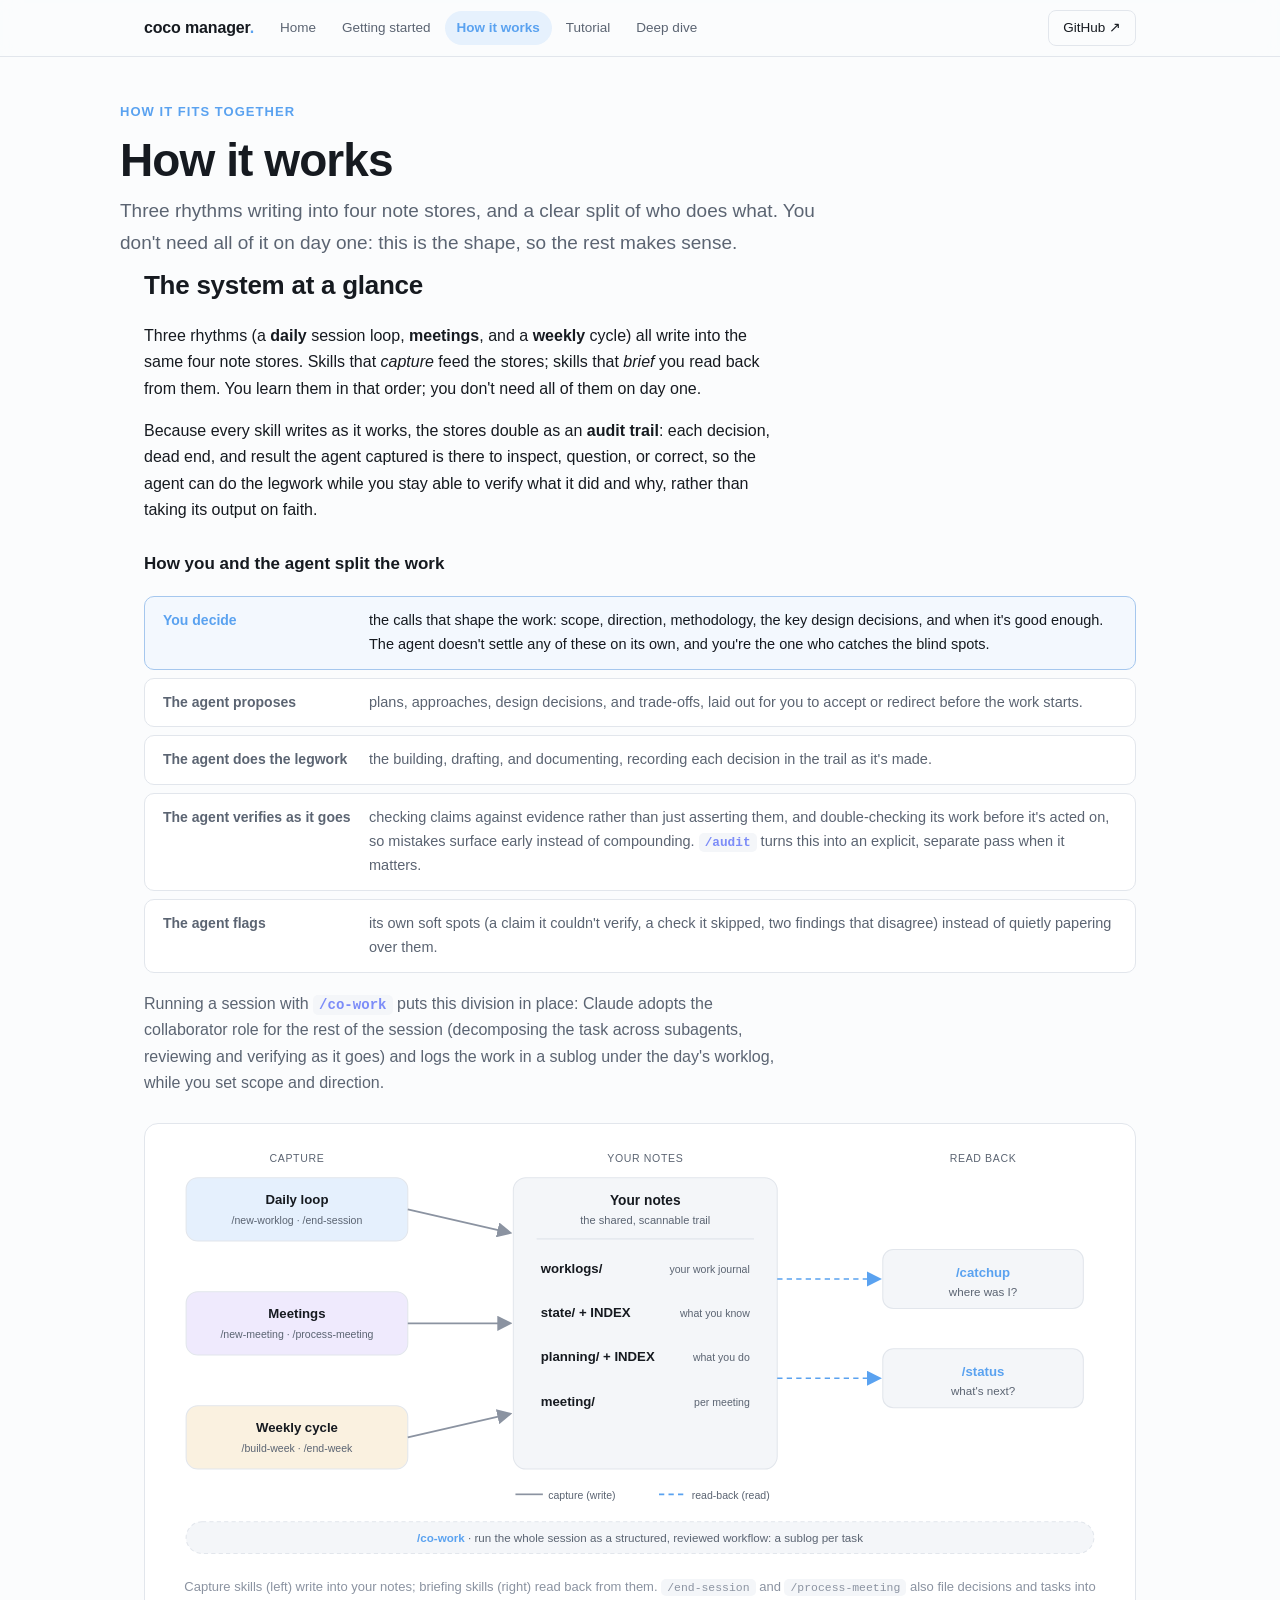
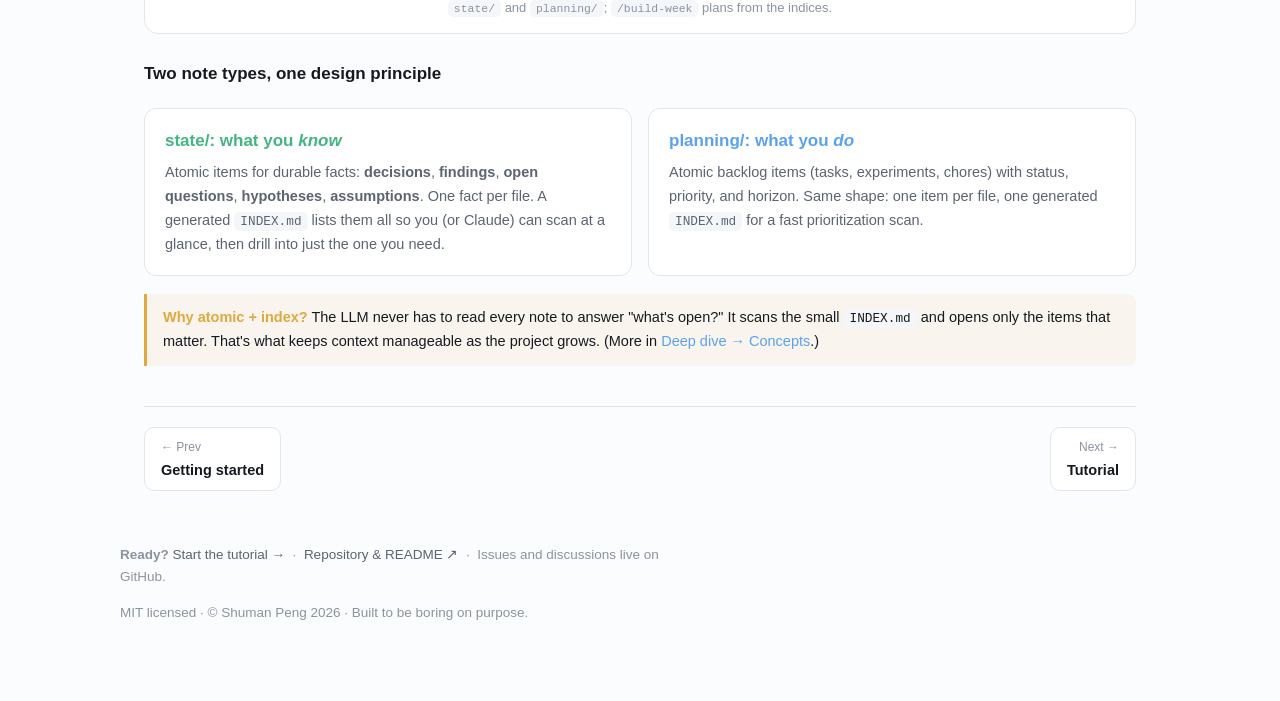
==== how-it-works.html @ b6721717 "Initial public release: CoCo Manager Shared memory for human-agent co-working: a scannable notes lay" ====
<!DOCTYPE html>
<html lang="en">
<head>
<meta charset="utf-8">
<meta name="viewport" content="width=device-width, initial-scale=1">
<title>How it works: CoCo Manager</title>
<meta name="description" content="Three capture rhythms writing into four note stores, briefing skills that read them back, and a clear human–agent split of who does what.">
<link rel="icon" href="data:image/svg+xml,%3Csvg%20xmlns='http://www.w3.org/2000/svg'%20viewBox='0%200%2032%2032'%3E%3Crect%20width='32'%20height='32'%20rx='7'%20fill='%230e1013'/%3E%3Ctext%20x='7.5'%20y='23'%20font-family='ui-monospace,Menlo,monospace'%20font-size='21'%20font-weight='700'%20fill='%235aa2f0'%3Ec%3C/text%3E%3Ccircle%20cx='23'%20cy='20.5'%20r='2.3'%20fill='%235aa2f0'/%3E%3C/svg%3E">
<link rel="canonical" href="https://shumanpng.github.io/coco-manager/how-it-works.html">
<meta property="og:type" content="website">
<meta property="og:site_name" content="CoCo Manager">
<meta property="og:title" content="How it works: CoCo Manager">
<meta property="og:description" content="Three capture rhythms writing into four note stores, briefing skills that read them back, and a clear human–agent split of who does what.">
<meta property="og:url" content="https://shumanpng.github.io/coco-manager/how-it-works.html">
<meta property="og:image" content="https://shumanpng.github.io/coco-manager/og-image.png">
<meta name="twitter:card" content="summary_large_image">
<meta name="twitter:title" content="How it works: CoCo Manager">
<meta name="twitter:description" content="Three capture rhythms writing into four note stores, briefing skills that read them back, and a clear human–agent split of who does what.">
<meta name="twitter:image" content="https://shumanpng.github.io/coco-manager/og-image.png">
<link rel="stylesheet" href="styles.css">
</head>
<body>

<div class="nav"><div class="inner">
  <a class="brand" href="index.html">coco&nbsp;manager<span class="dot">.</span></a>
  <div class="links">
    <a class="link" href="index.html">Home</a>
    <a class="link" href="getting-started.html">Getting started</a>
    <a class="link active" href="how-it-works.html">How it works</a>
    <a class="link" href="tutorial.html">Tutorial</a>
    <a class="link" href="deep-dive.html">Deep dive</a>
  </div>
  <a class="gh" href="https://github.com/shumanpng/coco-manager">GitHub ↗</a>
</div></div>

<header id="top" class="wrap pagehead">
  <div class="kicker">How it fits together</div>
  <h1>How it works</h1>
  <p class="lead">Three rhythms writing into four note stores, and a clear split of who does what. You don't need all of it on day one: this is the shape, so the rest makes sense.</p>
</header>

<section id="map" class="wrap">
  <h2>The system at a glance</h2>
  <p>Three rhythms (a <b>daily</b> session loop, <b>meetings</b>, and a <b>weekly</b> cycle) all write into the same four note stores. Skills that <em>capture</em> feed the stores; skills that <em>brief</em> you read back from them. You learn them in that order; you don't need all of them on day one.</p>
  <p>Because every skill writes as it works, the stores double as an <b>audit trail</b>: each decision, dead end, and result the agent captured is there to inspect, question, or correct, so the agent can do the legwork while you stay able to verify what it did and why, rather than taking its output on faith.</p>

  <h3>How you and the agent split the work</h3>
  <div class="roles">
    <div class="role you"><span class="who">You decide</span><span class="what">the calls that shape the work: scope, direction, methodology, the key design decisions, and when it's good enough. The agent doesn't settle any of these on its own, and you're the one who catches the blind spots.</span></div>
    <div class="role"><span class="who">The agent proposes</span><span class="what">plans, approaches, design decisions, and trade-offs, laid out for you to accept or redirect before the work starts.</span></div>
    <div class="role"><span class="who">The agent does the legwork</span><span class="what">the building, drafting, and documenting, recording each decision in the trail as it's made.</span></div>
    <div class="role"><span class="who">The agent verifies as it goes</span><span class="what">checking claims against evidence rather than just asserting them, and double-checking its work before it's acted on, so mistakes surface early instead of compounding. <code class="cmd">/audit</code> turns this into an explicit, separate pass when it matters.</span></div>
    <div class="role"><span class="who">The agent flags</span><span class="what">its own soft spots (a claim it couldn't verify, a check it skipped, two findings that disagree) instead of quietly papering over them.</span></div>
  </div>
  <p class="muted">Running a session with <code class="cmd">/co-work</code> puts this division in place: Claude adopts the collaborator role for the rest of the session (decomposing the task across subagents, reviewing and verifying as it goes) and logs the work in a sublog under the day's worklog, while you set scope and direction.</p>

  <figure>
    <div class="svgbox">
    <svg viewBox="0 0 900 396" role="img" aria-label="Capture skills write into your notes; briefing skills read back from them">
      <defs>
        <marker id="aw" markerWidth="9" markerHeight="9" refX="7" refY="4.5" orient="auto">
          <path d="M0,0 L9,4.5 L0,9 z" fill="var(--faint)"/></marker>
        <marker id="ard" markerWidth="9" markerHeight="9" refX="7" refY="4.5" orient="auto">
          <path d="M0,0 L9,4.5 L0,9 z" fill="var(--accent)"/></marker>
      </defs>

      <!-- column headings -->
      <text x="125" y="15" text-anchor="middle" class="t-mut" style="font-size:10px;letter-spacing:.06em">CAPTURE</text>
      <text x="455" y="15" text-anchor="middle" class="t-mut" style="font-size:10px;letter-spacing:.06em">YOUR NOTES</text>
      <text x="775" y="15" text-anchor="middle" class="t-mut" style="font-size:10px;letter-spacing:.06em">READ BACK</text>

      <!-- capture rhythms (left) -->
      <rect x="20" y="30" width="210" height="60" rx="11" class="n-fill-sess nb"/>
      <text x="125" y="55" text-anchor="middle" class="t-cmd">Daily loop</text>
      <text x="125" y="74" text-anchor="middle" class="t-mut" style="font-size:10px">/new-worklog · /end-session</text>

      <rect x="20" y="138" width="210" height="60" rx="11" class="n-fill-meet nb"/>
      <text x="125" y="163" text-anchor="middle" class="t-cmd">Meetings</text>
      <text x="125" y="182" text-anchor="middle" class="t-mut" style="font-size:10px">/new-meeting · /process-meeting</text>

      <rect x="20" y="246" width="210" height="60" rx="11" class="n-fill-week nb"/>
      <text x="125" y="271" text-anchor="middle" class="t-cmd">Weekly cycle</text>
      <text x="125" y="290" text-anchor="middle" class="t-mut" style="font-size:10px">/build-week · /end-week</text>

      <!-- the notes (center) -->
      <rect x="330" y="30" width="250" height="276" rx="12" class="n-fill-store nb"/>
      <text x="455" y="56" text-anchor="middle" class="t-cmd" style="font-size:13px">Your notes</text>
      <text x="455" y="74" text-anchor="middle" class="t-mut" style="font-size:10.5px">the shared, scannable trail</text>
      <line x1="352" y1="88" x2="558" y2="88" stroke="var(--line)"/>
      <text x="356" y="120" class="t-cmd">worklogs/</text>
      <text x="554" y="120" text-anchor="end" class="t-mut" style="font-size:10px">your work journal</text>
      <text x="356" y="162" class="t-cmd">state/ + INDEX</text>
      <text x="554" y="162" text-anchor="end" class="t-mut" style="font-size:10px">what you know</text>
      <text x="356" y="204" class="t-cmd">planning/ + INDEX</text>
      <text x="554" y="204" text-anchor="end" class="t-mut" style="font-size:10px">what you do</text>
      <text x="356" y="246" class="t-cmd">meeting/</text>
      <text x="554" y="246" text-anchor="end" class="t-mut" style="font-size:10px">per meeting</text>

      <!-- briefing skills (right) -->
      <rect x="680" y="98" width="190" height="56" rx="10" class="nb" fill="var(--panel2)"/>
      <text x="775" y="124" text-anchor="middle" class="t-cmd" style="fill:var(--accent)">/catchup</text>
      <text x="775" y="142" text-anchor="middle" class="t-mut">where was I?</text>

      <rect x="680" y="192" width="190" height="56" rx="10" class="nb" fill="var(--panel2)"/>
      <text x="775" y="218" text-anchor="middle" class="t-cmd" style="fill:var(--accent)">/status</text>
      <text x="775" y="236" text-anchor="middle" class="t-mut">what's next?</text>

      <!-- capture edges (solid) -->
      <path class="edge" marker-end="url(#aw)" d="M230,60 L326,82"/>
      <path class="edge" marker-end="url(#aw)" d="M230,168 L326,168"/>
      <path class="edge" marker-end="url(#aw)" d="M230,276 L326,254"/>

      <!-- read-back edges (dashed) -->
      <path class="edge-r" marker-end="url(#ard)" d="M580,126 L676,126"/>
      <path class="edge-r" marker-end="url(#ard)" d="M580,220 L676,220"/>

      <!-- legend -->
      <line x1="332" y1="330" x2="358" y2="330" class="edge"/>
      <text x="363" y="334" class="t-mut" style="font-size:10px">capture (write)</text>
      <line x1="468" y1="330" x2="494" y2="330" class="edge-r"/>
      <text x="499" y="334" class="t-mut" style="font-size:10px">read-back (read)</text>

      <!-- co-work strip -->
      <rect x="20" y="356" width="860" height="30" rx="15" fill="var(--panel2)" stroke="var(--line)" stroke-dasharray="4 3"/>
      <text x="450" y="375" text-anchor="middle" class="t-mut" style="font-size:11px"><tspan style="fill:var(--accent);font-weight:600">/co-work</tspan> · run the whole session as a structured, reviewed workflow: a sublog per task</text>
    </svg>
    </div>
    <figcaption>Capture skills (left) write into your notes; briefing skills (right) read back from them. <code>/end-session</code> and <code>/process-meeting</code> also file decisions and tasks into <code>state/</code> and <code>planning/</code>; <code>/build-week</code> plans from the indices.</figcaption>
  </figure>

  <h3>Two note types, one design principle</h3>
  <div class="grid g2">
    <div class="card">
      <h3 style="color:var(--green)">state/: what you <em>know</em></h3>
      <p>Atomic items for durable facts: <b>decisions</b>, <b>findings</b>, <b>open questions</b>, <b>hypotheses</b>, <b>assumptions</b>. One fact per file. A generated <code>INDEX.md</code> lists them all so you (or Claude) can scan at a glance, then drill into just the one you need.</p>
    </div>
    <div class="card">
      <h3 style="color:var(--accent)">planning/: what you <em>do</em></h3>
      <p>Atomic backlog items (tasks, experiments, chores) with status, priority, and horizon. Same shape: one item per file, one generated <code>INDEX.md</code> for a fast prioritization scan.</p>
    </div>
  </div>
  <div class="note"><b>Why atomic + index?</b> The LLM never has to read every note to answer "what's open?" It scans the small <code>INDEX.md</code> and opens only the items that matter. That's what keeps context manageable as the project grows. (More in <a href="deep-dive.html#concepts">Deep dive → Concepts</a>.)</div>

  <nav class="pager">
    <a class="pg prev" href="getting-started.html"><span>← Prev</span><b>Getting started</b></a>
    <a class="pg next" href="tutorial.html"><span>Next →</span><b>Tutorial</b></a>
  </nav>
</section>

<footer class="wrap foot">
  <p><b>Ready?</b> <a href="tutorial.html">Start the tutorial →</a> &nbsp;·&nbsp; <a href="https://github.com/shumanpng/coco-manager">Repository &amp; README ↗</a> &nbsp;·&nbsp; Issues and discussions live on GitHub.</p>
  <p>MIT licensed · © Shuman Peng 2026 · Built to be boring on purpose.</p>
</footer>

</body>
</html>
---- styles.css ----
:root{
  --bg:#0e1013; --bg2:#14171d; --panel:#191d24; --panel2:#20252e; --ink:#eceff4;
  --muted:#9aa4b2; --faint:#6b7482; --line:#2a2f3a; --accent:#5aa2f0; --accent2:#7c8cf8;
  --green:#43b581; --amber:#e0a83e; --violet:#9b7cf0; --pink:#e06a9c;
  --code-bg:#0b0d10;
}
@media (prefers-color-scheme: light){
  :root{ --bg:#fbfcfd; --bg2:#f2f4f7; --panel:#ffffff; --panel2:#f4f6f9; --ink:#161a20;
         --muted:#5b6472; --faint:#8b93a1; --line:#e2e6ec; --code-bg:#f4f6f9; }
}
*{box-sizing:border-box}
html{scroll-behavior:smooth}
body{margin:0;background:var(--bg);color:var(--ink);
  font:16px/1.65 -apple-system,BlinkMacSystemFont,"Segoe UI",Roboto,Helvetica,Arial,sans-serif;
  -webkit-font-smoothing:antialiased;}
a{color:var(--accent);text-decoration:none}
a:hover{text-decoration:underline}
code,kbd{font-family:ui-monospace,SFMono-Regular,Menlo,Consolas,monospace;font-size:.88em}
code{background:var(--panel2);padding:2px 6px;border-radius:5px}
.cmd{color:var(--accent2);font-weight:600}

/* nav */
.nav{position:sticky;top:0;z-index:20;backdrop-filter:blur(10px);
  background:color-mix(in srgb, var(--bg) 82%, transparent);border-bottom:1px solid var(--line)}
.nav .inner{max-width:1040px;margin:0 auto;padding:10px 24px;display:flex;align-items:center;gap:14px}
.nav .brand{font-weight:700;letter-spacing:-.01em;color:var(--ink);white-space:nowrap}
.nav .brand:hover{text-decoration:none}
.nav .brand .dot{color:var(--accent)}
.nav .links{display:flex;gap:2px;flex:1;overflow-x:auto;scrollbar-width:none;-ms-overflow-style:none}
.nav .links::-webkit-scrollbar{display:none}
.nav a.link{color:var(--muted);font-size:13.5px;padding:6px 12px;border-radius:999px;white-space:nowrap;
  transition:background .15s,color .15s}
.nav a.link:hover{color:var(--ink);text-decoration:none}
.nav a.link.active{background:color-mix(in srgb,var(--accent) 15%,var(--panel));color:var(--accent);font-weight:650}
.nav .gh{border:1px solid var(--line);padding:6px 14px;border-radius:8px;color:var(--ink);font-size:13.5px;white-space:nowrap}
.nav .gh:hover{border-color:var(--accent);text-decoration:none}

/* tutorial: two-column layout with an always-sticky vertical section rail */
.tut-layout{display:grid;grid-template-columns:112px 1fr;gap:40px;align-items:start;
  max-width:1040px;margin:0 auto;padding:0 24px}
.tut-main{min-width:0}
.tut-main section{scroll-margin-top:96px}
.tut-rail{position:sticky;top:72px;align-self:start}
/* one unified pill blob; each label is a clickable segment */
.secnav{display:flex;flex-direction:column;gap:1px;border:1px solid var(--line);background:var(--panel);
  border-radius:22px;padding:5px}
.secnav a{color:var(--muted);font-size:12.5px;padding:8px 10px;border-radius:16px;text-align:center;
  white-space:nowrap;transition:background .15s,color .15s}
.secnav a:hover{color:var(--ink);background:var(--panel2);text-decoration:none}
.secnav a.active{background:color-mix(in srgb,var(--accent) 15%,var(--panel));color:var(--accent);font-weight:650}
@media (max-width:680px){
  .tut-layout{grid-template-columns:1fr;gap:0}
  .tut-rail{position:sticky;top:51px;z-index:15;margin:0 -24px 8px;padding:8px 24px;
    background:color-mix(in srgb,var(--bg) 92%,transparent);backdrop-filter:blur(8px)}
  .secnav{flex-direction:row;flex-wrap:nowrap;overflow-x:auto;width:max-content;max-width:100%;
    border-radius:999px;gap:1px;scrollbar-width:none}
  .secnav::-webkit-scrollbar{display:none}
  .secnav a{border-radius:999px}
}

.wrap{max-width:1040px;margin:0 auto;padding:0 24px}
section{padding:56px 0;border-bottom:1px solid var(--line);scroll-margin-top:64px}
section:last-of-type{border-bottom:none}
h1{font-size:clamp(30px,5vw,46px);line-height:1.1;letter-spacing:-.02em;margin:0 0 16px}
h2{font-size:26px;letter-spacing:-.01em;margin:0 0 6px}
h2 .num{color:var(--faint);font-variant-numeric:tabular-nums;margin-right:10px;font-weight:600}
h3{font-size:17px;margin:26px 0 6px;color:var(--ink)}
.lead{font-size:19px;color:var(--muted);max-width:70ch}
.kicker{color:var(--accent);font-weight:650;font-size:13px;letter-spacing:.08em;text-transform:uppercase;margin-bottom:12px}
p{max-width:72ch}
.muted{color:var(--muted)}

/* page header (non-home pages) */
.pagehead{padding:44px 0 6px}
.pagehead h1{margin:0 0 10px}
.pagehead .lead{margin:0}

/* hero */
.hero{padding:72px 0 60px;text-align:left}
.hero .cta{display:flex;gap:12px;flex-wrap:wrap;margin-top:28px}
.btn{display:inline-flex;align-items:center;gap:8px;padding:12px 22px;border-radius:10px;font-weight:600;font-size:15px}
.btn.primary{background:var(--accent);color:#04121f}
.btn.primary:hover{filter:brightness(1.08);text-decoration:none}
.btn.ghost{border:1px solid var(--line);color:var(--ink)}
.btn.ghost:hover{border-color:var(--accent);text-decoration:none}
.hero .pills{display:flex;gap:10px;flex-wrap:wrap;margin-top:26px}
.pill{font-size:13px;color:var(--muted);background:var(--panel);border:1px solid var(--line);padding:5px 12px;border-radius:20px}

/* code block */
pre{background:var(--code-bg);border:1px solid var(--line);border-radius:10px;padding:14px 16px;overflow:auto;
  font-family:ui-monospace,SFMono-Regular,Menlo,Consolas,monospace;font-size:13.5px;line-height:1.6;margin:12px 0}
pre code{background:none;padding:0}
.tok-c{color:var(--faint)}
.tok-cmd{color:var(--accent2);font-weight:600}
.tok-p{color:var(--green)}

/* cards / grid */
.grid{display:grid;gap:16px;margin-top:20px}
.g2{grid-template-columns:repeat(auto-fit,minmax(260px,1fr))}
.g3{grid-template-columns:repeat(auto-fit,minmax(210px,1fr))}
.card{background:var(--panel);border:1px solid var(--line);border-radius:12px;padding:18px 20px}
.card h3{margin-top:0}
.card .cmd{font-size:15px}
.card p{font-size:14.5px;color:var(--muted);margin:.4em 0 0}

/* figure */
figure{margin:26px 0 8px;background:var(--panel);border:1px solid var(--line);border-radius:14px;padding:22px 20px 14px}
figure svg{width:100%;height:auto;display:block}
figcaption{color:var(--faint);font-size:13px;margin-top:12px;text-align:center}
.svgbox{overflow-x:auto}

/* callout */
.note{border-left:3px solid var(--amber);background:color-mix(in srgb,var(--amber) 8%,transparent);
  padding:12px 16px;border-radius:0 8px 8px 0;margin:18px 0;font-size:14.5px}
.note b{color:var(--amber)}
.tip{border-left:3px solid var(--green);background:color-mix(in srgb,var(--green) 8%,transparent);
  padding:12px 16px;border-radius:0 8px 8px 0;margin:18px 0;font-size:14.5px}
.tip b{color:var(--green)}

/* scenario panels */
.scenario{background:var(--panel);border:1px solid var(--line);border-left-width:3px;
  border-radius:0 12px 12px 0;padding:6px 24px 8px;margin:16px 0}
.scenario .eyebrow{font-size:12.5px;font-weight:700;letter-spacing:.05em;text-transform:uppercase;
  margin:16px 0 2px}
.scenario p{max-width:66ch}
.scenario.s1{border-left-color:var(--accent)} .scenario.s1 .eyebrow{color:var(--accent)}
.scenario.s2{border-left-color:var(--violet)} .scenario.s2 .eyebrow{color:var(--violet)}
.scenario.s3{border-left-color:var(--green)} .scenario.s3 .eyebrow{color:var(--green)}

/* division of labor */
.roles{display:flex;flex-direction:column;gap:8px;margin:18px 0}
.role{display:grid;grid-template-columns:190px 1fr;gap:16px;align-items:baseline;
  background:var(--panel);border:1px solid var(--line);border-radius:10px;padding:12px 18px}
.role .who{font-weight:700;font-size:14px;color:var(--muted)}
.role .what{color:var(--muted);font-size:14.5px}
.role.you{border-color:color-mix(in srgb,var(--accent) 45%,var(--line));
  background:color-mix(in srgb,var(--accent) 7%,var(--panel))}
.role.you .who{color:var(--accent)}
.role.you .what{color:var(--ink)}
@media(max-width:560px){.role{grid-template-columns:1fr;gap:3px}}

/* steps */
ol.steps{counter-reset:s;list-style:none;padding:0;margin:20px 0}
ol.steps>li{position:relative;padding:2px 0 20px 46px;margin:0}
ol.steps>li:before{counter-increment:s;content:counter(s);position:absolute;left:0;top:0;
  width:30px;height:30px;border-radius:50%;background:var(--panel2);border:1px solid var(--line);
  color:var(--accent);font-weight:700;display:flex;align-items:center;justify-content:center;font-size:14px}
ol.steps>li:not(:last-child):after{content:"";position:absolute;left:15px;top:34px;bottom:0;width:1px;background:var(--line)}
ol.steps b{color:var(--ink)}

.foot{padding:40px 0 64px;color:var(--faint);font-size:13.5px}
.foot a{color:var(--muted)}

/* section pager (prev / next) */
.pager{display:flex;gap:12px;margin-top:40px;padding-top:20px;border-top:1px solid var(--line)}
.pager.wrap{padding-left:24px;padding-right:24px}
.pg{display:flex;flex-direction:column;gap:3px;border:1px solid var(--line);border-radius:10px;
  padding:10px 16px;background:var(--panel);max-width:48%;transition:border-color .15s,background .15s}
.pg:hover{border-color:var(--accent);text-decoration:none;background:var(--panel2)}
.pg span{font-size:12px;color:var(--faint)}
.pg b{color:var(--ink);font-size:14.5px;line-height:1.3}
.pg.prev{align-items:flex-start;text-align:left;margin-right:auto}
.pg.next{align-items:flex-end;text-align:right;margin-left:auto}

/* svg helpers */
.n-fill-sess{fill:color-mix(in srgb,var(--accent) 16%,var(--panel))}
.n-fill-meet{fill:color-mix(in srgb,var(--violet) 16%,var(--panel))}
.n-fill-week{fill:color-mix(in srgb,var(--amber) 16%,var(--panel))}
.n-fill-store{fill:var(--panel2)}
text{fill:var(--ink);font-family:inherit}
.t-sm{font-size:12px} .t-cmd{font-size:12.5px;font-weight:600} .t-mut{fill:var(--muted);font-size:11px}
.edge{stroke:var(--faint);stroke-width:1.6;fill:none}
.edge-r{stroke:var(--accent);stroke-width:1.6;fill:none;stroke-dasharray:5 4}
.nb{stroke:var(--line);stroke-width:1}
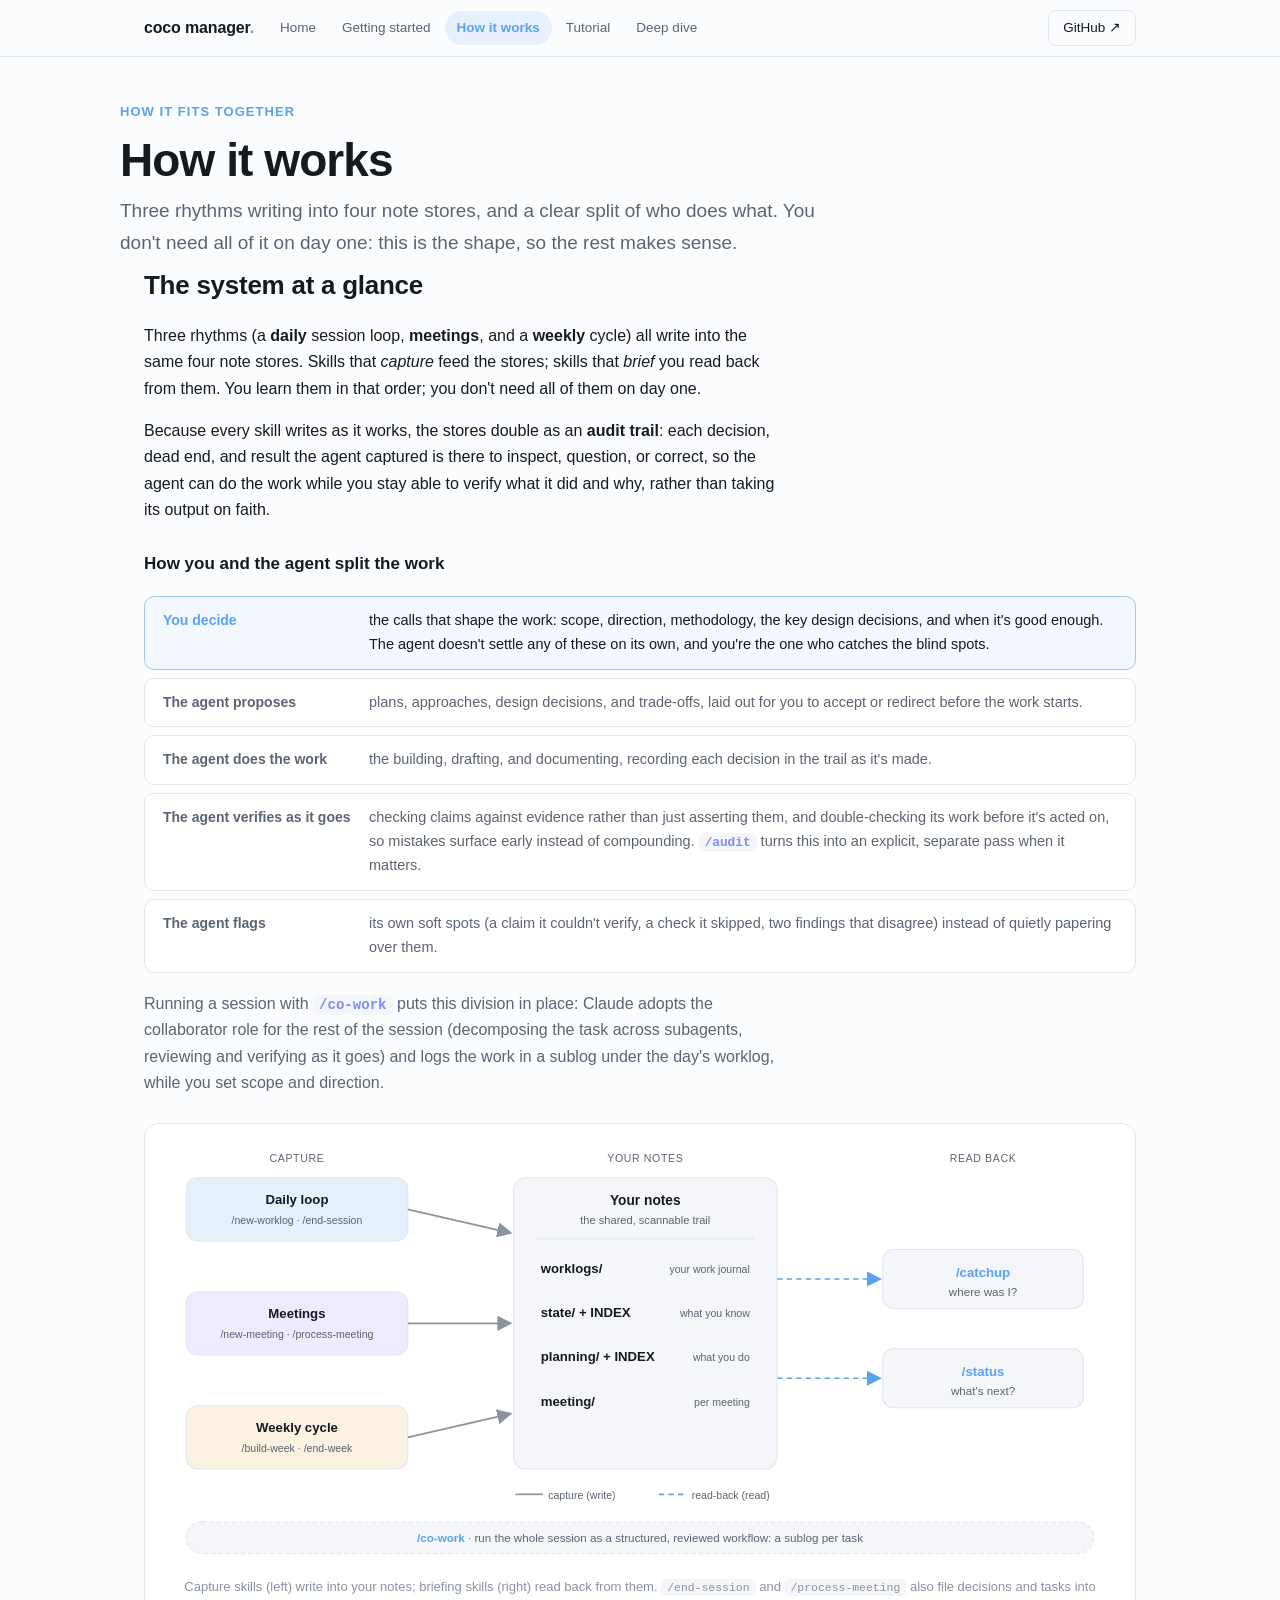
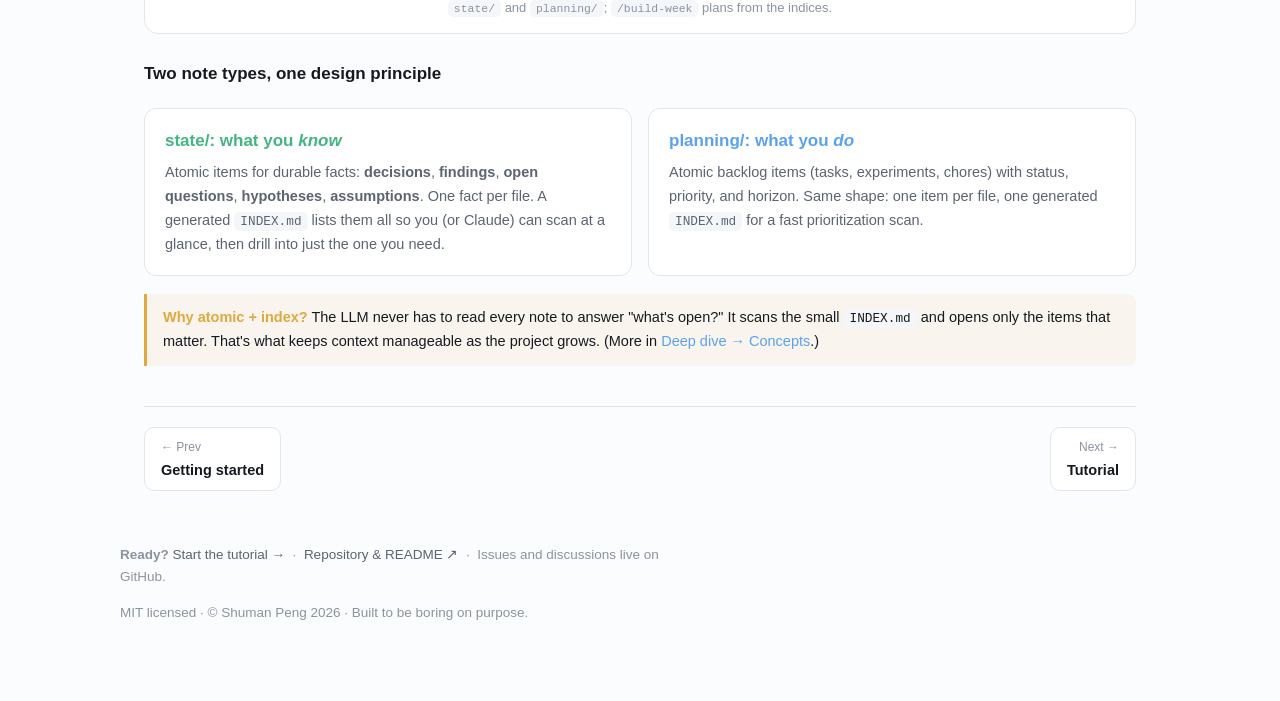
==== commit f42d4b64: "pages: tighten hero lead; replace 'legwork' with 'the work' throughout Co-Authored-By: Claude Opus 4" ====
--- a/how-it-works.html
+++ b/how-it-works.html
@@ -42,13 +42,13 @@
 <section id="map" class="wrap">
   <h2>The system at a glance</h2>
   <p>Three rhythms (a <b>daily</b> session loop, <b>meetings</b>, and a <b>weekly</b> cycle) all write into the same four note stores. Skills that <em>capture</em> feed the stores; skills that <em>brief</em> you read back from them. You learn them in that order; you don't need all of them on day one.</p>
-  <p>Because every skill writes as it works, the stores double as an <b>audit trail</b>: each decision, dead end, and result the agent captured is there to inspect, question, or correct, so the agent can do the legwork while you stay able to verify what it did and why, rather than taking its output on faith.</p>
+  <p>Because every skill writes as it works, the stores double as an <b>audit trail</b>: each decision, dead end, and result the agent captured is there to inspect, question, or correct, so the agent can do the work while you stay able to verify what it did and why, rather than taking its output on faith.</p>
 
   <h3>How you and the agent split the work</h3>
   <div class="roles">
     <div class="role you"><span class="who">You decide</span><span class="what">the calls that shape the work: scope, direction, methodology, the key design decisions, and when it's good enough. The agent doesn't settle any of these on its own, and you're the one who catches the blind spots.</span></div>
     <div class="role"><span class="who">The agent proposes</span><span class="what">plans, approaches, design decisions, and trade-offs, laid out for you to accept or redirect before the work starts.</span></div>
-    <div class="role"><span class="who">The agent does the legwork</span><span class="what">the building, drafting, and documenting, recording each decision in the trail as it's made.</span></div>
+    <div class="role"><span class="who">The agent does the work</span><span class="what">the building, drafting, and documenting, recording each decision in the trail as it's made.</span></div>
     <div class="role"><span class="who">The agent verifies as it goes</span><span class="what">checking claims against evidence rather than just asserting them, and double-checking its work before it's acted on, so mistakes surface early instead of compounding. <code class="cmd">/audit</code> turns this into an explicit, separate pass when it matters.</span></div>
     <div class="role"><span class="who">The agent flags</span><span class="what">its own soft spots (a claim it couldn't verify, a check it skipped, two findings that disagree) instead of quietly papering over them.</span></div>
   </div>
